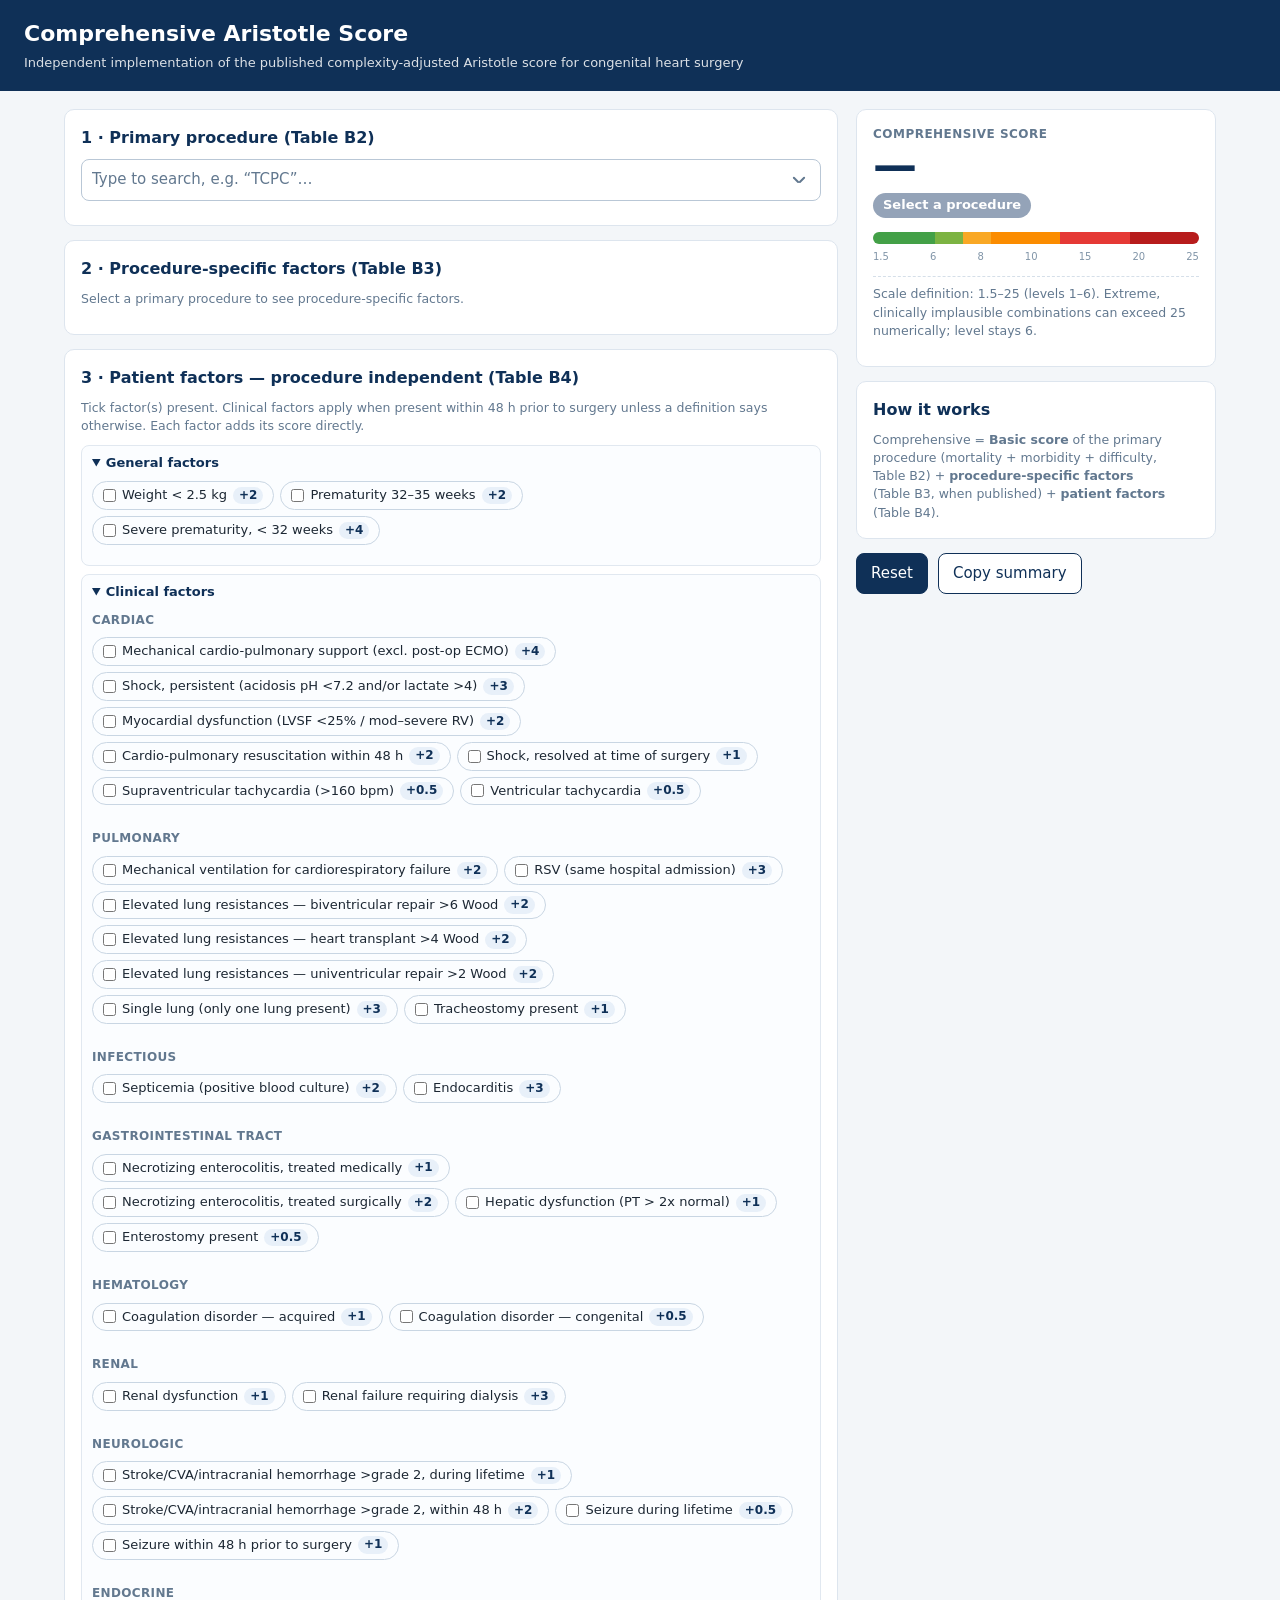
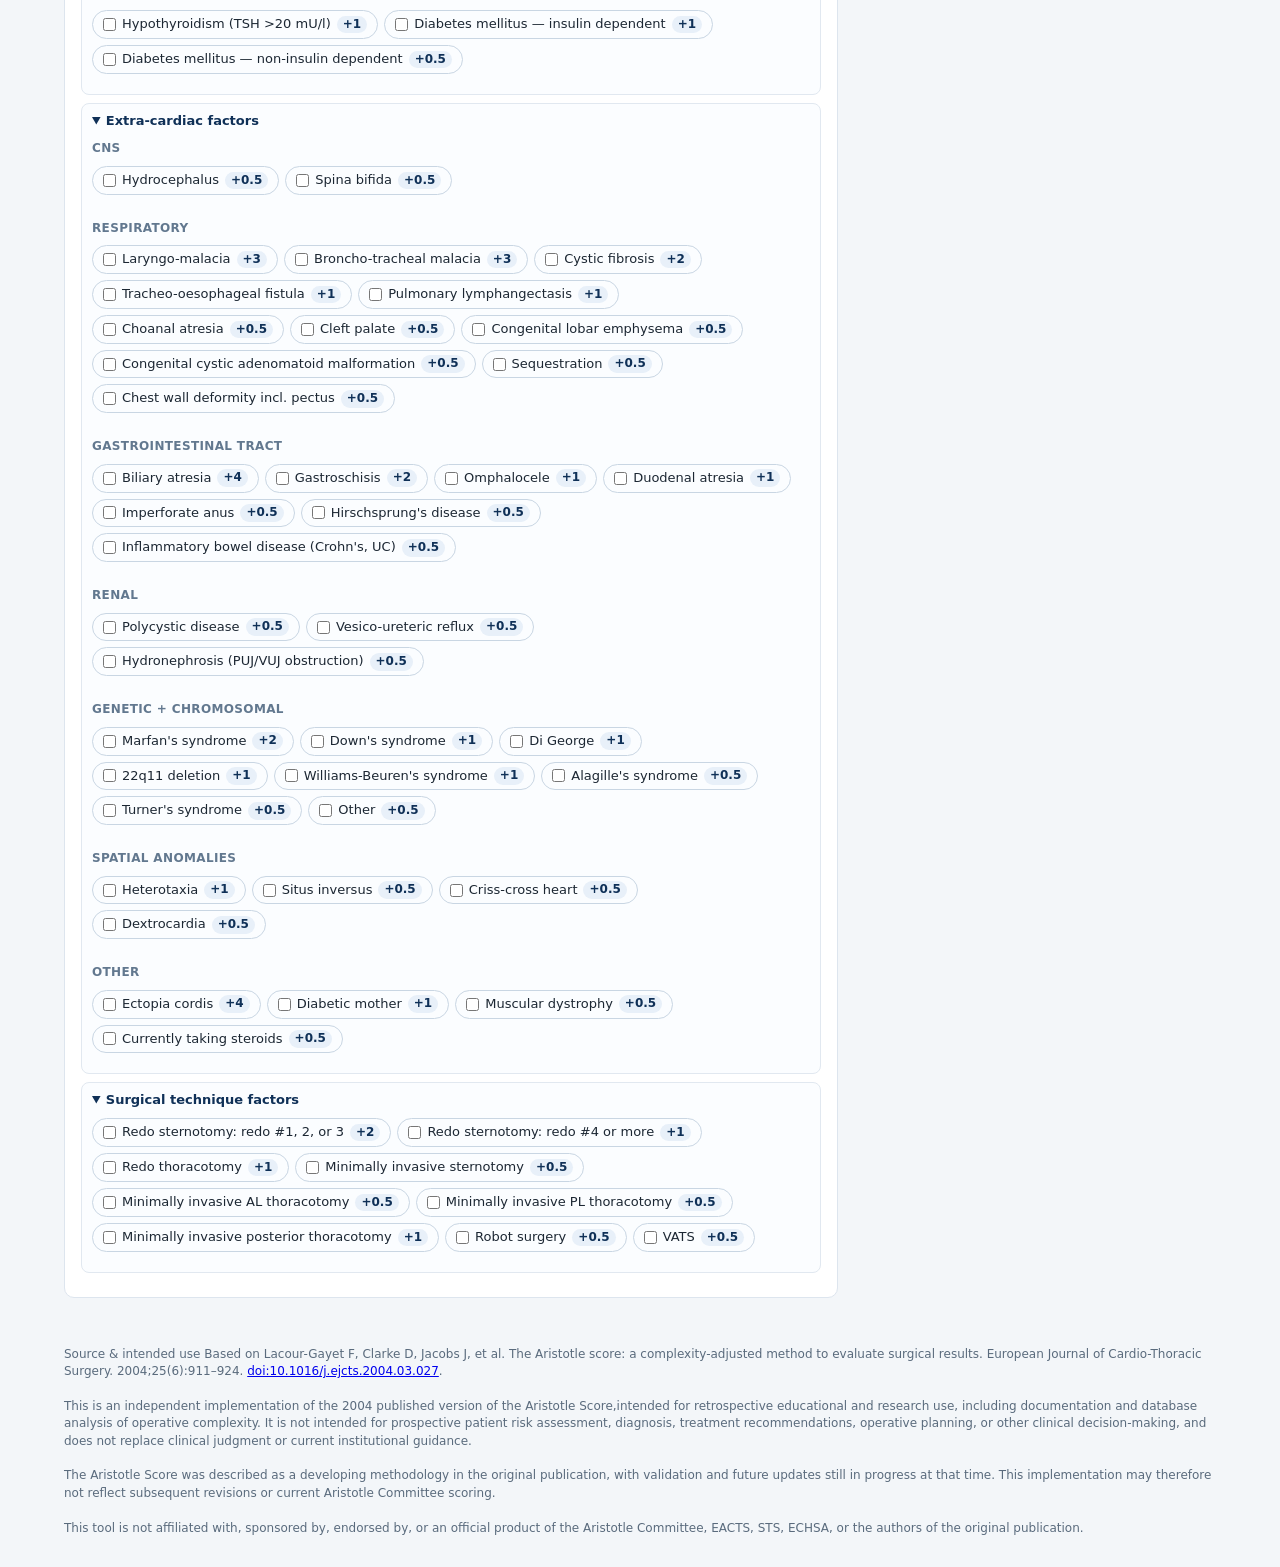
==== index_v1.1.html @ 84d0d189 "1) old dropdown to archive 2) index_v1.0 to archive 3) index_v1.1 created: Changed default procedure" ====
<!DOCTYPE html>
<html lang="en">
<head>
  <meta charset="utf-8">
  <meta name="viewport" content="width=device-width, initial-scale=1">
  <title>Comprehensive Aristotle Score Calculator</title>
  <link rel="stylesheet" href="style/style.css">
  <link rel="stylesheet" href="style/dropdown.css">
  <link rel="shortcut icon" href="documentation/Hartcentrum.svg"/>
</head>
<body>
<header>
  <h1>Comprehensive Aristotle Score</h1>
  <!-- <p class="sub">Complexity-adjusted score for congenital heart surgery — Lacour-Gayet et&nbsp;al., Eur J Cardiothorac Surg 2004;25:911–924</p> -->
  <p class="sub">Independent implementation of the published complexity-adjusted Aristotle score for congenital heart surgery</p>
</header>
<main>
  <form id="form" onsubmit="return false">
    <section class="card">
      <h2>1 · Primary procedure (Table B2)</h2>
      <div id="proc-dd"></div>
      <div id="proc-info" class="info"></div>
    </section>

    <section class="card" id="sec-specific">
    <!-- Old code, not sure what the hidden does: <section class="card" id="sec-specific" hidden> -->
      <h2>2 · Procedure-specific factors (Table B3)</h2>
      <div id="specifics"></div>
    </section>

    <section class="card">
      <h2>3 · Patient factors — procedure independent (Table B4)</h2>
      <p class="hint">Tick factor(s) present. Clinical factors apply when present within 48&nbsp;h prior to surgery unless a definition says otherwise. Each factor adds its score directly.</p>
      <div id="b4body"></div>
    </section>
  
  </form>

  <aside>
    <div class="card">
      <div class="score-label">Comprehensive score</div>
      <div id="score" class="score">—</div>
      <div><span id="level" class="level">Select a procedure</span></div>
      <div class="band" id="band"></div>
      <div class="bandscale"><span>1.5</span><span>6</span><span>8</span><span>10</span><span>15</span><span>20</span><span>25</span></div>
      <div id="breakdown" class="bd"></div>
      <div id="override-note" class="warn" hidden></div>
      <p class="hint">Scale definition: 1.5–25 (levels 1–6). Extreme, clinically implausible combinations can exceed 25 numerically; level stays 6.</p>
    </div>
    <div class="card">
      <h2>How it works</h2>
      <p class="hint" style="margin:0">Comprehensive = <b>Basic score</b> of the primary procedure (mortality + morbidity + difficulty, Table&nbsp;B2) + <b>procedure-specific factors</b> (Table&nbsp;B3, when published) + <b>patient factors</b> (Table&nbsp;B4).</p>
    </div>
    <div class="row-btns">
      <button type="button" id="btn-reset">Reset</button>
      <button type="button" class="secondary" id="btn-copy">Copy summary</button>
    </div>  
  </aside>
</main>
<footer>
  <bolt>Source & intended use</bolt>
  Based on Lacour-Gayet F, Clarke D, Jacobs J, et al. The Aristotle score: a complexity-adjusted method to evaluate surgical results. European Journal of Cardio-Thoracic Surgery. 2004;25(6):911–924. <a href="https://doi.org/10.1016/j.ejcts.2004.03.027">doi:10.1016/j.ejcts.2004.03.027</a>.<br>
  <br>
  This is an <bolt>independent implementation of the 2004 published version of the Aristotle Score</bolt>,intended for <bolt>retrospective educational and research use</bolt>, including documentation and database analysis of operative complexity. 
  It is not intended for prospective patient risk assessment, diagnosis, treatment recommendations, operative planning, or other clinical decision-making, and does not replace clinical judgment or current institutional guidance.   <br>
  <br>
  The Aristotle Score was described as a developing methodology in the original publication, with validation and future updates still in progress at that time. This implementation may therefore not reflect subsequent revisions or current Aristotle Committee scoring.<br>
  <br>This tool is not affiliated with, sponsored by, endorsed by, or an official product of the Aristotle Committee, EACTS, STS, ECHSA, or the authors of the original publication.

  <!-- Source: Lacour-Gayet F, Clarke D, Jacobs J, et&nbsp;al. The Aristotle score: a complexity-adjusted method to evaluate surgical results.
  <i>European Journal of Cardio-Thoracic Surgery</i> 2004;25(6):911–924. <a href="https://doi.org/10.1016/j.ejcts.2004.03.027">doi:10.1016/j.ejcts.2004.03.027</a>.<br>
  Educational reference tool. Based on a 2004 expert-consensus scoring system whose validation was still underway at publication [see paper §6.2]. Not a substitute for clinical judgement or the official Aristotle Committee materials. -->
</footer>
<script>
"use strict";

/* ================= Searchable dropdown component ================= */
function Dropdown(root, options, opts = {}) {
  const id = 'dd-' + Math.random().toString(36).slice(2, 8);
  let selected = null, isOpen = false, typed = false, active = -1, items = [];

  root.classList.add('dd');
  const field = document.createElement('div');
  field.className = 'dd-field';

  const input = document.createElement('input');
  input.className = 'dd-input';
  input.type = 'text';
  input.autocomplete = 'off';
  input.spellcheck = false;
  input.placeholder = opts.placeholder || 'Select…';
  input.setAttribute('role', 'combobox');
  input.setAttribute('aria-autocomplete', 'list');
  input.setAttribute('aria-expanded', 'false');
  input.setAttribute('aria-controls', id + '-list');
  input.setAttribute('aria-label', opts.label || input.placeholder);

  const btn = document.createElement('button');
  btn.className = 'dd-btn';
  btn.type = 'button';
  btn.tabIndex = -1;
  btn.innerHTML = '<span class="dd-icon"><i></i><i></i></span>';

  const menu = document.createElement('ul');
  menu.className = 'dd-menu';
  menu.id = id + '-list';
  menu.setAttribute('role', 'listbox');
  menu.addEventListener('mousedown', e => e.preventDefault()); // keep focus (also for the scrollbar)

  field.append(input, btn);
  root.append(field, menu);

  function refresh() {
    const q = typed ? input.value.trim().toLowerCase() : '';
    items = options.filter(o => o.toLowerCase().includes(q));
    menu.replaceChildren();
    if (!items.length) {
      const li = document.createElement('li');
      li.className = 'dd-empty';
      li.textContent = 'No matches';
      menu.append(li);
    }
    items.forEach((label, i) => {
      const li = document.createElement('li');
      li.id = `${id}-${i}`;
      li.setAttribute('role', 'option');
      li.setAttribute('aria-selected', String(label === selected));
      const at = q ? label.toLowerCase().indexOf(q) : -1;
      if (at >= 0) {
        const mark = document.createElement('mark');
        mark.textContent = label.slice(at, at + q.length);
        li.append(label.slice(0, at), mark, label.slice(at + q.length));
      } else {
        li.textContent = label;
      }
      li.addEventListener('click', () => choose(label));
      li.addEventListener('mousemove', () => { if (active !== i) { active = i; paint(false); } });
      menu.append(li);
    });
    active = items.length ? (!typed && selected ? Math.max(0, items.indexOf(selected)) : 0) : -1;
    paint();
  }

  function paint(scroll = true) {
    [...menu.children].forEach((li, i) => li.toggleAttribute('data-active', i === active));
    if (active >= 0) {
      input.setAttribute('aria-activedescendant', `${id}-${active}`);
      if (scroll) menu.children[active].scrollIntoView({ block: 'nearest' });
    } else {
      input.removeAttribute('aria-activedescendant');
    }
  }

  function syncButton() {
    root.toggleAttribute('data-has-value', selected !== null);
    btn.setAttribute('aria-label', selected !== null ? 'Clear selection' : 'Toggle options');
  }

  function openMenu() {
    if (isOpen) return;
    isOpen = true;
    root.setAttribute('data-open', '');
    input.setAttribute('aria-expanded', 'true');
    refresh();
  }

  function closeMenu() {
    isOpen = false;
    typed = false;
    root.removeAttribute('data-open');
    input.setAttribute('aria-expanded', 'false');
    input.removeAttribute('aria-activedescendant');
    input.value = selected ?? '';
  }

  /* Notify the page: run onChange, then always fire a bubbling "change" event
     so the form-level listener recomputes exactly as it does for the other cards. */
  function emit() {
    try { opts.onChange?.(selected); }
    finally { root.dispatchEvent(new CustomEvent('change', { bubbles: true, detail: { value: selected } })); }
  }

  function choose(label) {
    selected = label;
    syncButton();
    closeMenu();
    emit();
  }

  function clear() {
    selected = null;
    typed = false;
    syncButton();
    closeMenu();
    input.focus();
    emit();
  }

  /* Programmatic set (does not call onChange) */
  function set(label) {
    selected = label ?? null;
    typed = false;
    syncButton();
    closeMenu();
  }

  function move(step) {
    if (!items.length) return;
    active = (active + step + items.length) % items.length;
    paint();
  }

  input.addEventListener('input', () => {
    typed = true;
    if (selected !== null) { selected = null; syncButton(); emit(); }
    if (isOpen) refresh(); else openMenu();
  });
  input.addEventListener('focus', () => { if (selected) input.select(); });
  input.addEventListener('click', openMenu);
  input.addEventListener('blur', closeMenu);
  input.addEventListener('keydown', e => {
    switch (e.key) {
      case 'ArrowDown': e.preventDefault(); isOpen ? move(1) : openMenu(); break;
      case 'ArrowUp':   e.preventDefault(); isOpen ? move(-1) : openMenu(); break;
      case 'Enter':
        if (isOpen) { e.preventDefault(); if (active >= 0) choose(items[active]); }
        break;
      case 'Escape':
        if (isOpen) { e.preventDefault(); closeMenu(); if (selected) input.select(); }
        break;
      case 'Tab': closeMenu(); break;
    }
  });

  btn.addEventListener('mousedown', e => e.preventDefault());
  btn.addEventListener('click', () => {
    if (selected !== null) return clear();
    input.focus();
    isOpen ? closeMenu() : openMenu();
  });

  if (opts.initial) set(opts.initial);
  return { get value() { return selected; }, set, clear };
}

/* ================= Data: loaded from JSON files ================= */
Promise.all(["b2.json","b3.json","b4.json"].map(f=>
  fetch("data/"+f).then(r=>{ if(!r.ok) throw new Error("data/"+f+" → HTTP "+r.status); return r.json(); })
)).then(([b2,b3,b4])=>init(b2,b3,b4)).catch(err=>{
  document.getElementById("proc-dd").textContent="⚠ Could not load the data files ("+err.message+"). Serve the folder through a local web server instead of opening the file directly.";
  console.error(err);
});

function init(B2R,B3,B4){
const byNo={}; B2R.forEach(r=>byNo[r[0]]=r);
const fmt=n=>(Math.round(n*100)/100).toFixed(2).replace(/\.?0+$/,"");

/* complexity level 1–6 */
function levelOf(s){
  if(s<=5.9)return 1; if(s<=7.9)return 2; if(s<=9.9)return 3;
  if(s<=15)return 4; if(s<=20)return 5; return 6;
}
const LEVEL_COLORS={1:"#43a047",2:"#7cb342",3:"#f9a825",4:"#fb8c00",5:"#e53935",6:"#b71c1c"};
const BAND_COLORS=["#43a047","#7cb342","#f9a825","#fb8c00","#e53935","#b71c1c"];
// const BAND_COLORS=["#9fb6c9","#7d97b3","#5c7fa3","#3f658c","#2c4d74","#0f3057"];
const BAND_STOPS=[1.5,6,8,10,15,20,25];

/* build band segments once */
(function buildBand(){
  const band=document.getElementById("band");
  for(let i=0;i<BAND_STOPS.length-1;i++){
    const w=((BAND_STOPS[i+1]-BAND_STOPS[i])/(25-1.5)*100);
    const seg=document.createElement("div");
    seg.className="seg"; seg.style.width=w+"%"; seg.style.background=BAND_COLORS[i];
    band.appendChild(seg);
  }
  const mk=document.createElement("div"); mk.className="marker"; mk.id="marker"; mk.hidden=true;
  band.appendChild(mk);
})();

/* ================= Primary procedure picker (Table B2) ================= */
const DEFAULT_PROC=null; // no procedure selected initially
let procNo=DEFAULT_PROC; // currently selected B2 procedure number, or null
const procLabel=r=>r[0]+" · "+r[1];
const procByLabel=new Map(B2R.map(r=>[procLabel(r),r[0]]));

const procDD=Dropdown(document.getElementById("proc-dd"),B2R.map(procLabel),{
  placeholder:"Type to search, e.g. “TCPC”…",
  label:"Primary procedure",
  onChange:label=>{
    procNo=label?procByLabel.get(label):null;
    renderSpecifics(); // the score itself is recomputed by the form's "change" listener below
  }
});

function chipEl(dataAttr,val,label){
  const lab=document.createElement("label"); lab.className="chip";
  const cb=document.createElement("input"); cb.type="checkbox";
  if(dataAttr)cb.dataset[dataAttr]=val;
  lab.appendChild(cb);
  const span=document.createElement("span"); span.textContent=label; lab.appendChild(span);
  const pts=document.createElement("span"); pts.className="pts"; pts.textContent="+"+fmt(val);
  lab.appendChild(pts);
  return lab;
}

/* render B3 section for the currently chosen primary */
function renderSpecifics(){
  const sec=document.getElementById("sec-specific"), box=document.getElementById("specifics");
  const cfg=procNo==null?null:B3[procNo];
  box.innerHTML="";

  if(procNo==null){
    const h=document.createElement("div");
    h.className="hint";
    h.textContent="Select a primary procedure to see procedure-specific factors.";
    box.appendChild(h);
    return;
  }

  if(!cfg){ 
    const h=document.createElement("div");
    h.className="hint";
    h.textContent="This procedure does not require additional procedure-specific information.";
    box.appendChild(h);
    return;
  }

    if(cfg.ovr&&cfg.ovr.length){
    const h=document.createElement("div"); h.className="subhead"; h.textContent="Score as primary procedure (override)"; box.appendChild(h);
    const sel=document.createElement("select"); sel.id="ovr";
    const def=document.createElement("option"); def.value=""; def.textContent="No override"; sel.appendChild(def);
    cfg.ovr.forEach(o=>{const op=document.createElement("option");op.value=o.no;op.textContent=o.l;sel.appendChild(op);});
    box.appendChild(sel);
  }
  const chrome=document.createElement("div"); chrome.className="subhead"; chrome.textContent="Associated factors"; box.appendChild(chrome);

  const wrap=document.createElement("div"); wrap.className="chips";
  cfg.m.forEach(mt=>wrap.appendChild(chipEl("b3m",fmt(mt.m+mt.mb+mt.d),mt.l)));
  if(cfg.age)wrap.appendChild(chipEl("b3m",fmt(cfg.age.m+cfg.age.mb+cfg.age.d),cfg.age.l));
  box.appendChild(wrap);
}

/* render B4 once */
(function renderB4(){
  const body=document.getElementById("b4body");
  B4.forEach(g=>{
    const d=document.createElement("details"); d.open=true;
    const s=document.createElement("summary"); s.textContent=g.t; d.appendChild(s);
    if(g.items){
      const wrap=document.createElement("div"); wrap.className="chips";
      g.items.forEach(it=>wrap.appendChild(chipEl("b4",it.s,it.l)));
      d.appendChild(wrap);
    }
    if(g.subs)g.subs.forEach(sub=>{
      const sh=document.createElement("div"); sh.className="subhead"; sh.textContent=sub.n; d.appendChild(sh);
      const wrap=document.createElement("div"); wrap.className="chips";
      sub.items.forEach(it=>wrap.appendChild(chipEl("b4",it.s,it.l)));
      d.appendChild(wrap);
    });
    body.appendChild(d);
  });
})();

/* main recompute */
function recompute(){
  const lvlEl=document.getElementById("level");
  const mk=document.getElementById("marker");
  const ovNote=document.getElementById("override-note");
  const bd=document.getElementById("breakdown");

  /* no procedure selected (dropdown cleared) */
  if(procNo==null){
    document.getElementById("score").textContent="—";
    lvlEl.textContent="Select a procedure"; lvlEl.style.background="";
    mk.hidden=true; ovNote.hidden=true; bd.innerHTML="";
    document.getElementById("proc-info").textContent="";
    return;
  }

  const ovrSel=document.getElementById("ovr");
  const ovrNo=ovrSel?parseInt(ovrSel.value,10)||null:null;
  const effNo=ovrNo||procNo;
  const eff=byNo[effNo];
  const basic=eff[2]+eff[3]+eff[4];

  /* procedure-specific modifiers */
  let spec=0; const specList=[];
  document.querySelectorAll('#specifics input[data-b3m]:checked').forEach(cb=>{
    spec+=parseFloat(cb.dataset.b3m);
    specList.push({l:cb.closest("label").childNodes[1].textContent,t:parseFloat(cb.dataset.b3m)});
  });

  /* patient factors */
  let pat=0; const patList=[];
  document.querySelectorAll('input[data-b4]:checked').forEach(cb=>{
    pat+=parseFloat(cb.dataset.b4);
    patList.push({l:cb.closest("label").childNodes[1].textContent,t:parseFloat(cb.dataset.b4)});
  });

  const total=basic+spec+pat;
  const lvl=levelOf(total);

  /* score + level */
  document.getElementById("score").textContent=fmt(total);
  lvlEl.textContent="Complexity level "+lvl; lvlEl.style.background=LEVEL_COLORS[lvl];

  /* marker position on the 1.5–25 band */
  const pos=Math.min(100,Math.max(0,(total-1.5)/(25-1.5)*100));
  mk.style.left=pos+"%"; mk.hidden=false;

  /* primary info */
  document.getElementById("proc-info").innerHTML=
    "Basic score <b>"+fmt(basic)+"</b>  (Mortality "+fmt(eff[2])+" · Morbidity "+fmt(eff[3])+" · Difficulty "+fmt(eff[4])+")";

  /* override warning */
  if(ovrNo){ ovNote.hidden=false;
    ovNote.textContent="Overridden: primary scored as #"+ovrNo+" "+byNo[ovrNo][1];
  } else ovNote.hidden=true;

  /* breakdown */
  bd.innerHTML="";
  const row=(label,val)=>{const r=document.createElement("div");r.className="row";
    r.innerHTML='<span class="lbl"></span><span></span>';
    r.children[0].textContent=label; r.children[1].textContent="+"+fmt(val); bd.appendChild(r);};
  row("Basic — #"+effNo+" "+eff[1],basic);
  specList.forEach(s=>row("  · "+s.l,s.t));
  patList.forEach(s=>row("  · "+s.l,s.t));
  const tot=document.createElement("div"); tot.className="row tot";
  tot.innerHTML='<span class="lbl">Comprehensive</span><span>'+fmt(total)+"</span>"; bd.appendChild(tot);
}

/* events */
document.getElementById("form").addEventListener("input",recompute);
document.getElementById("form").addEventListener("change",recompute);

document.getElementById("btn-reset").addEventListener("click",()=>{
  document.querySelectorAll("input[type=checkbox]").forEach(c=>c.checked=false);
  procNo=DEFAULT_PROC;
  procDD.clear();
  renderSpecifics(); recompute();
});

document.getElementById("btn-copy").addEventListener("click",()=>{
  const s=document.getElementById("score").textContent;
  const l=document.getElementById("level").textContent;
  let txt="Comprehensive Aristotle Score: "+s+" ("+l+")\n";
  const eff=document.getElementById("proc-info").textContent;
  txt+="Primary/procedure: "+eff+"\n";
  const ov=document.getElementById("override-note"); if(!ov.hidden)txt+="Override: "+ov.textContent+"\n";
  const bd=document.getElementById("breakdown");
  txt+="\nBreakdown:\n";
  bd.querySelectorAll(".row").forEach(r=>{txt+="  "+r.children[0].textContent+"  "+r.children[1].textContent+"\n";});
  // txt+="\nSource: Lacour-Gayet et al., EJC 2004;25:911-924 (educational reference only).";
  navigator.clipboard&&navigator.clipboard.writeText(txt);
  const b=document.getElementById("btn-copy"); const old=b.textContent; b.textContent="Copied!";
  setTimeout(()=>b.textContent=old,1200);
});

renderSpecifics(); recompute();
}
</script>
</body>
</html>
---- style/style.css ----
*{box-sizing:border-box}
body{margin:0;font:15px/1.45 system-ui,-apple-system,"Segoe UI",Roboto,sans-serif;color:#1c2733;background:#f3f6f9}
header{background:#0f3057;color:#fff;padding:18px 24px}
h1{margin:0;font-size:22px}
.sub{margin:4px 0 0;font-size:13px;opacity:.85}
main{display:grid;grid-template-columns:minmax(0,1fr) 360px;gap:18px;padding:18px 24px;max-width:1200px;margin:0 auto}
@media(max-width:900px){main{grid-template-columns:1fr}}
.card{background:#fff;border:1px solid #dde5ee;border-radius:10px;padding:16px;margin-bottom:14px}
.card h2{margin:0 0 10px;font-size:16px;color:#0f3057}
select,button{font:inherit}
select{width:100%;padding:9px 10px;border:1px solid #b9c7d6;border-radius:8px;background:#fff}
.info{margin-top:8px;font-size:13px;color:#41566e}

.chips{display:flex;flex-wrap:wrap;gap:6px;margin-bottom:25px;margin-top:8px}
.chips:last-child{margin-bottom:12px}

.chip{display:flex;align-items:center;gap:6px;border:1px solid #c9d6e3;border-radius:999px;padding:4px 10px;font-size:13px;background:#fbfdff;cursor:pointer}
.chip input{margin:0}
.chip .pts{color:#0f3057;font-weight:600;font-size:12px;background:#e8f0f9;border-radius:999px;padding:0 6px}
.chip:has(input:checked){border-color:#0f3057;background:#e8f0f9}

details{border:1px solid #e1e8f0;border-radius:8px;margin-bottom:8px;padding:8px 10px;background:#fbfdff}
summary{cursor:pointer;font-weight:600;font-size:13px;color:#0f3057}
.subhead{font-size:12px;font-weight:700;text-transform:uppercase;letter-spacing:.03em;color:#62788f;margin:10px 0 6px}
aside{position:sticky;top:16px;align-self:start}
.score{font-size:44px;font-weight:700;color:#0f3057;line-height:1}
.score-label{font-size:12px;font-weight:700;text-transform:uppercase;letter-spacing:.04em;color:#62788f}
.level{display:inline-block;margin-top:6px;padding:3px 10px;border-radius:999px;font-size:13px;font-weight:600;color:#fff;background:#94a3b8}
.band{display:flex;height:12px;border-radius:999px;overflow:hidden;margin:14px 0 6px;position:relative}
.seg{height:100%}
.marker{position:absolute;top:-4px;bottom:-4px;width:3px;background:#111;border-radius:2px;transform:translateX(-50%)}
.bandscale{display:flex;justify-content:space-between;font-size:10px;color:#8195a8}
.bd{margin-top:12px;font-size:13px;border-top:1px dashed #d5dfe9;padding-top:8px}
.bd .row{display:flex;justify-content:space-between;gap:8px;padding:2px 0}
.bd .row.tot{font-weight:700;border-top:1px solid #d5dfe9;margin-top:4px;padding-top:6px}
.bd .lbl{color:#41566e}
.warn{margin-top:10px;font-size:13px;background:#fff7e6;border:1px solid #f0d9a8;color:#7a5b12;padding:8px 10px;border-radius:8px}
.row-btns{display:flex;gap:10px;flex-wrap:wrap;margin-bottom:14px}
button{padding:9px 14px;border-radius:8px;border:1px solid #0f3057;background:#0f3057;color:#fff;cursor:pointer}
button.secondary{background:#fff;color:#0f3057}
.hint{font-size:12.5px;color:#62788f;margin:0 0 10px}
footer{padding:16px 24px 30px;font-size:12px;color:#5a6b7d;max-width:1200px;margin:0 auto}
.none-note{font-size:13px;color:#62788f;font-style:italic}
---- style/dropdown.css ----
/* Searchable dropdown: styles are scoped to .dd so they can't leak into the page.
   Colors are tuned to the navy/blue-grey palette of the existing stylesheet. */

.dd {
  --dd-surface: #fff;
  --dd-ink: #1c2733;
  --dd-muted: #62788f;
  --dd-line: #b9c7d6;
  --dd-accent: #0f3057;
  --dd-hover: #e8f0f9;
  --dd-shadow: 0 14px 32px -14px rgba(15, 48, 87, .3);

  position: relative;
  width: 100%;
}

/* Optional dark theme: uncomment only if the rest of the page has one too.
@media (prefers-color-scheme: dark) {
  .dd {
    --dd-surface: #1c1f22; --dd-ink: #e8e9eb; --dd-muted: #8b919a;
    --dd-line: #33373c; --dd-accent: #4fd1c5; --dd-hover: #262a2e;
    --dd-shadow: 0 14px 32px -14px rgba(0, 0, 0, .65);
  }
}
*/

.dd-field { position: relative; }

.dd-input {
  width: 100%;
  font: inherit;
  color: var(--dd-ink);
  background: var(--dd-surface);
  border: 1px solid var(--dd-line);
  border-radius: 8px;
  padding: 9px 44px 9px 10px;
  outline: none;
  transition: border-color .15s, box-shadow .15s;
}
.dd-input::placeholder { color: var(--dd-muted); }
.dd-input:focus-visible {
  border-color: var(--dd-accent);
  box-shadow: 0 0 0 3px color-mix(in srgb, var(--dd-accent) 22%, transparent);
}

/* .dd .dd-btn out-ranks the page's generic `button` rule */
.dd .dd-btn {
  position: absolute; right: 6px; top: 50%; translate: 0 -50%;
  width: 32px; height: 32px; padding: 0;
  border: 0; border-radius: 8px;
  background: none; color: var(--dd-muted);
  cursor: pointer;
  display: grid; place-items: center;
  transition: color .15s;
}
.dd .dd-btn:hover { color: var(--dd-ink); }

/* Two bars: they form a chevron, and turn into a cross */
.dd-icon {
  position: relative; width: 16px; height: 16px;
  transition: transform .28s cubic-bezier(.3, .7, .3, 1);
}
.dd-icon i {
  position: absolute; left: 50%; top: 50%;
  width: 8px; height: 1.5px; margin: -.75px 0 0 -4px;
  background: currentColor; border-radius: 1px;
  transition: transform .28s cubic-bezier(.3, .7, .3, 1);
}
.dd-icon i:nth-child(1) { transform: translate(-2.83px, 0) rotate(45deg); }
.dd-icon i:nth-child(2) { transform: translate(2.83px, 0) rotate(-45deg); }
.dd[data-open] .dd-icon { transform: rotate(180deg); }   /* chevron points up */
.dd[data-has-value] .dd-icon { transform: none; }         /* cross */
.dd[data-has-value] .dd-icon i:nth-child(1) { transform: rotate(45deg) scaleX(1.3); }
.dd[data-has-value] .dd-icon i:nth-child(2) { transform: rotate(-45deg) scaleX(1.3); }

.dd-menu {
  position: absolute; left: 0; right: 0; top: calc(100% + 6px); z-index: 10;
  margin: 0; padding: 6px; list-style: none;
  max-height: 240px; overflow-y: auto;
  background: var(--dd-surface);
  border: 1px solid var(--dd-line); border-radius: 10px;
  box-shadow: var(--dd-shadow);
  opacity: 0; visibility: hidden; transform: translateY(-4px);
  transition: opacity .15s, transform .15s, visibility .15s;
}
.dd[data-open] .dd-menu { opacity: 1; visibility: visible; transform: none; }

.dd-menu li { padding: 8px 10px; border-radius: 6px; cursor: pointer; color: var(--dd-ink); }
.dd-menu li[data-active] { background: var(--dd-hover); }
.dd-menu li[aria-selected="true"] { color: var(--dd-accent); font-weight: 600; }
.dd-menu li.dd-empty { color: var(--dd-muted); cursor: default; }
.dd-menu mark { background: none; color: var(--dd-accent); font-weight: 600; }

@media (prefers-reduced-motion: reduce) {
  .dd *, .dd-menu { transition: none !important; }
}
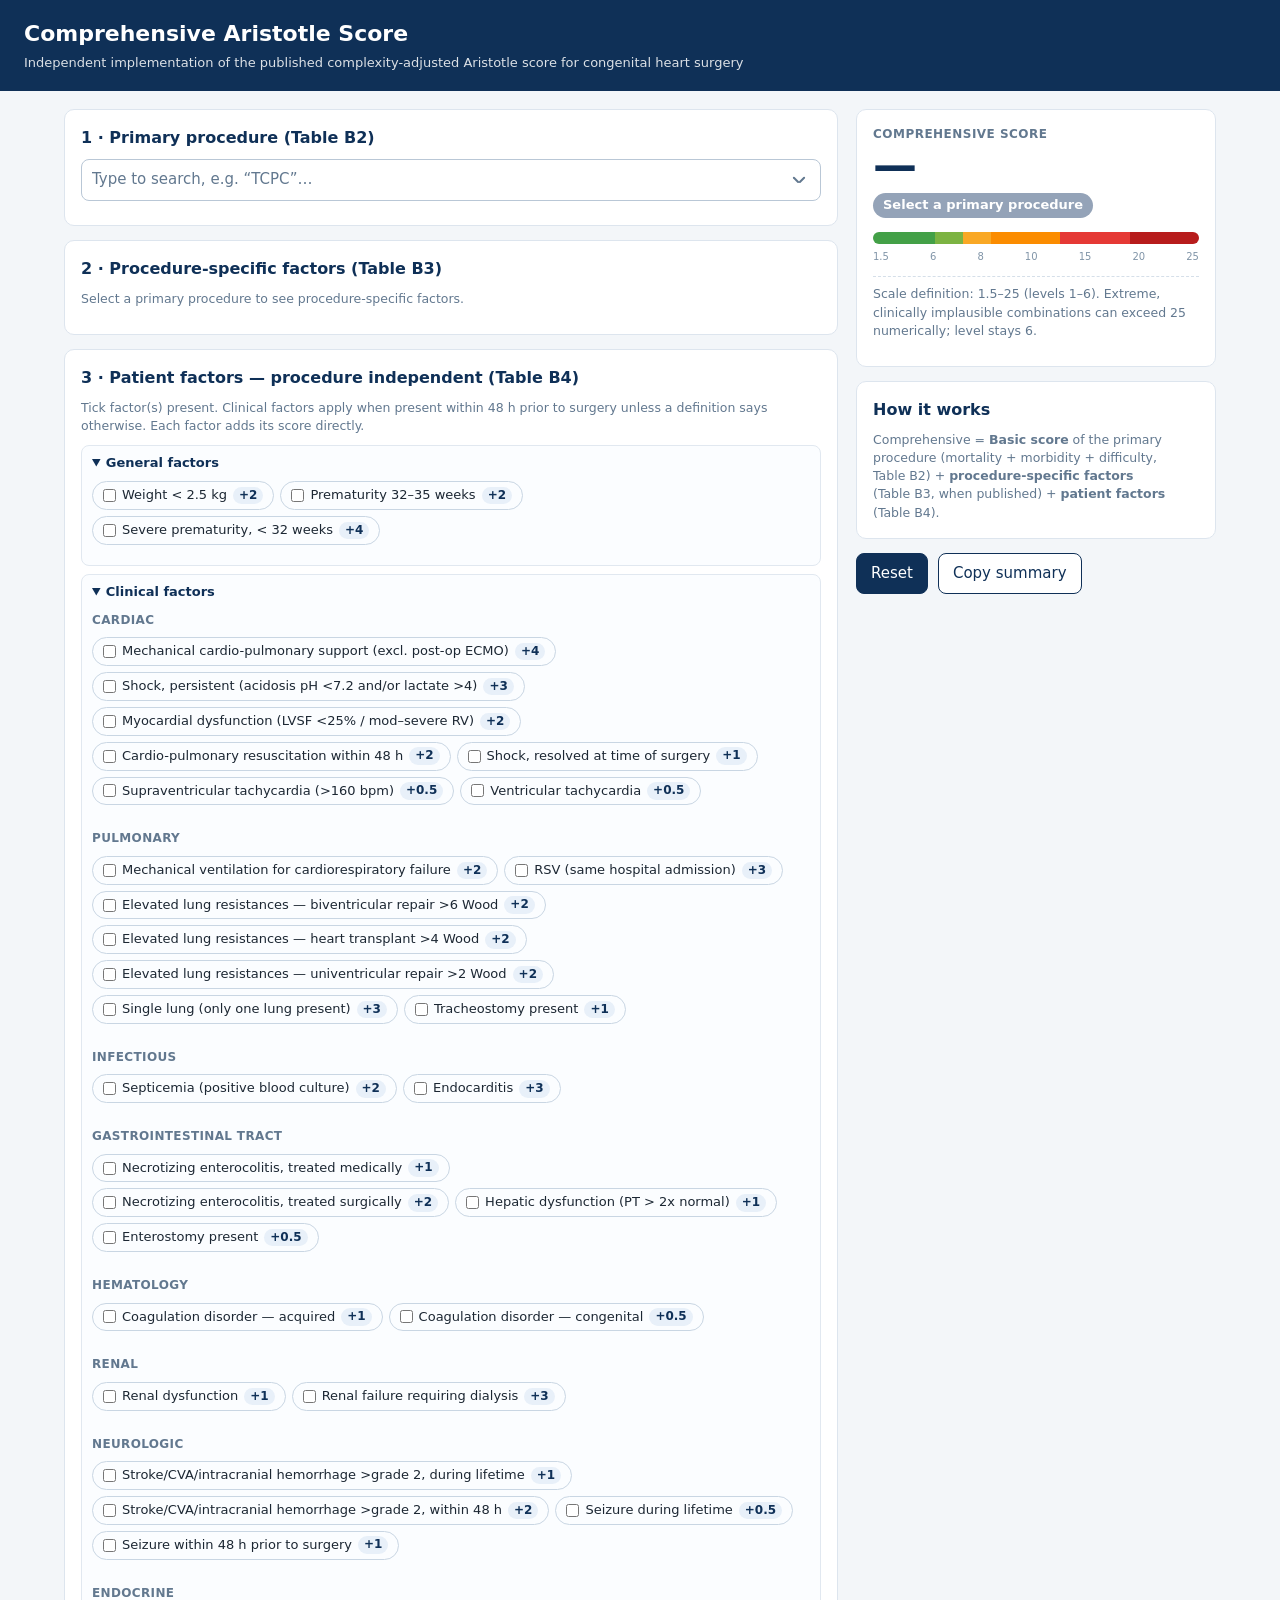
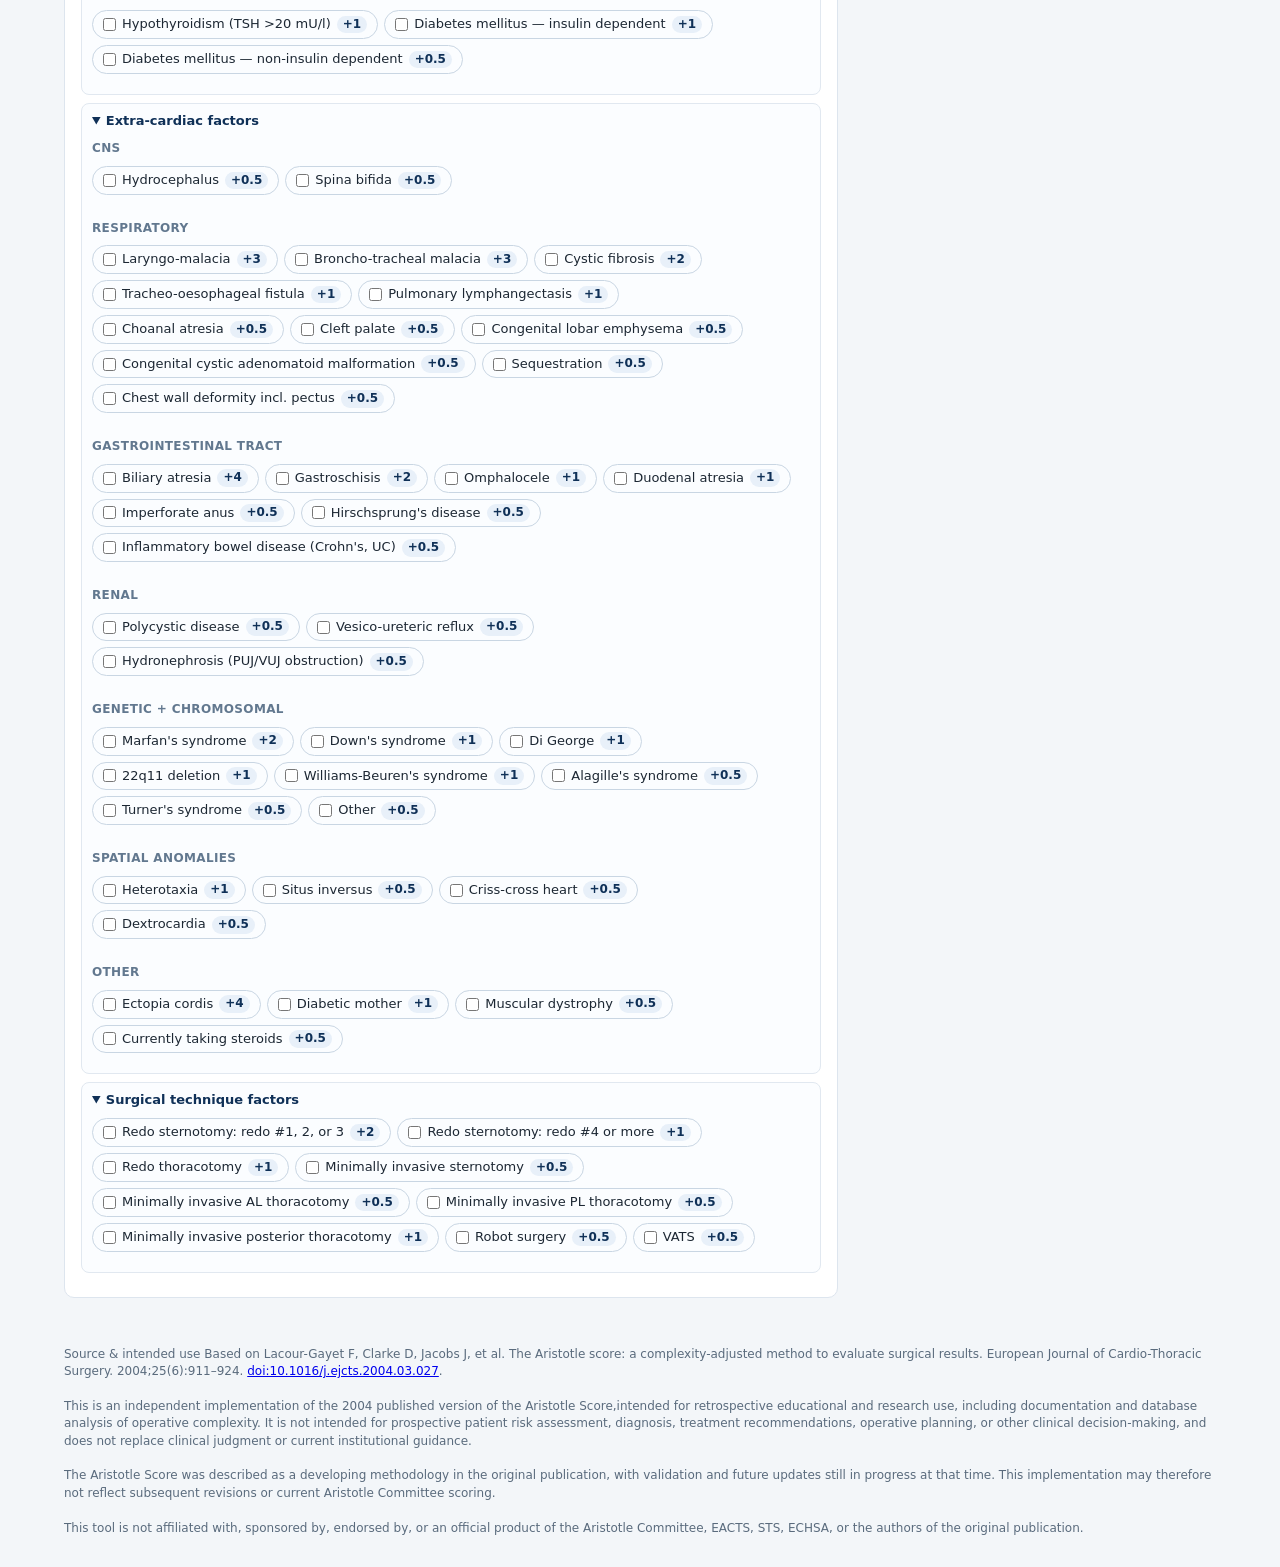
==== commit 6695d4f4: "improve uniformity --> primary procedure" ====
--- a/index_v1.1.html
+++ b/index_v1.1.html
@@ -372,7 +372,7 @@
   /* no procedure selected (dropdown cleared) */
   if(procNo==null){
     document.getElementById("score").textContent="—";
-    lvlEl.textContent="Select a procedure"; lvlEl.style.background="";
+    lvlEl.textContent="Select a primary procedure"; lvlEl.style.background="";
     mk.hidden=true; ovNote.hidden=true; bd.innerHTML="";
     document.getElementById("proc-info").textContent="";
     return;
